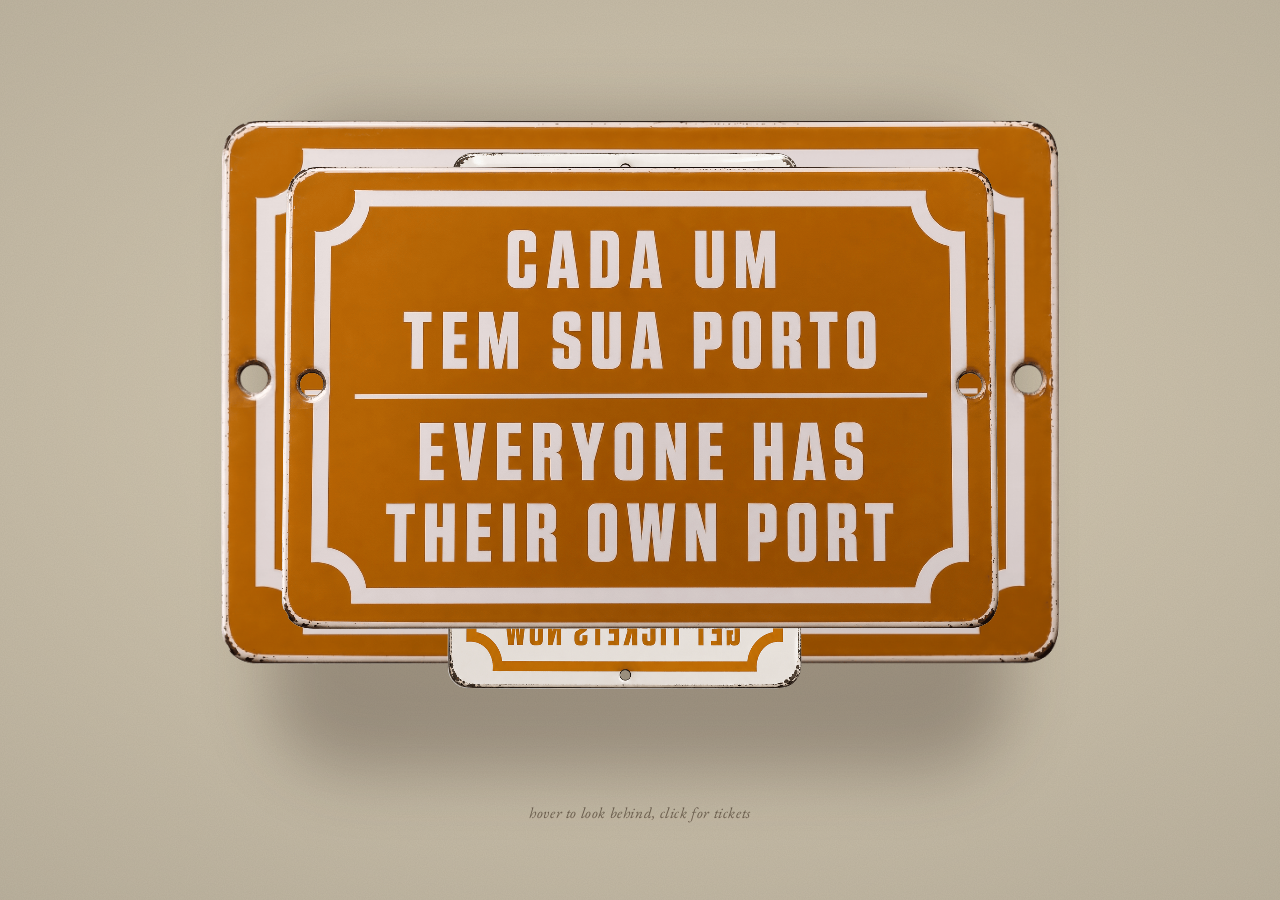
==== index.html @ c0e0646b "codex" ====
<!DOCTYPE html>
<html lang="en">
<head>
  <meta charset="UTF-8">
  <meta name="viewport" content="width=device-width, initial-scale=1, viewport-fit=cover">
  <meta name="description" content="Port-Pourri, a new musical play. Get tickets now.">
  <meta property="og:title" content="Port-Pourri">
  <meta property="og:description" content="A new musical play. Cada um tem sua porto.">
  <meta property="og:image" content="rear.png">
  <title>Port-Pourri</title>
  <link rel="preconnect" href="https://fonts.googleapis.com">
  <link rel="preconnect" href="https://fonts.gstatic.com" crossorigin>
  <link href="https://fonts.googleapis.com/css2?family=EB+Garamond:ital,wght@0,400;1,400;1,500&display=swap" rel="stylesheet">
  <link rel="stylesheet" href="styles.css">
</head>
<body>
  <main class="stage">
    <div class="scene">
      <div class="sign-shadow" aria-hidden="true"></div>
      <a class="sign-link" href="REPLACE_WITH_TICKET_URL" aria-label="Get tickets to Port-Pourri">
        <div class="sign-fallback" aria-hidden="true">
          <div class="sign-fallback-face sign-fallback-face--front">
            <img src="front.png" alt="" draggable="false">
          </div>
          <div class="sign-fallback-face sign-fallback-face--rear">
            <img src="rear.png" alt="" draggable="false">
          </div>
        </div>
        <div class="sign-canvas" aria-hidden="true"></div>
        <span class="sr-only">Cada um tem sua porto. Everyone has their own port. Rear reveals Port-Pourri ticket information rotated vertically.</span>
      </a>
    </div>
    <p class="hint" aria-hidden="true">
      <span class="hint-hover">hover to look behind, click for tickets</span>
      <span class="hint-touch">tap to look behind, tap again for tickets</span>
    </p>
  </main>
  <script src="vendor/three.min.js"></script>
  <script src="script.js"></script>
</body>
</html>
---- styles.css ----
:root {
  --bg: #d8cdb6;
  --ink: #2a231b;
  --ink-soft: #6a5d4d;
  --shadow: rgba(40, 28, 18, 0.28);
}

* {
  box-sizing: border-box;
  margin: 0;
  padding: 0;
}

html, body {
  height: 100%;
}

body {
  font-family: 'EB Garamond', Georgia, 'Times New Roman', serif;
  color: var(--ink);
  background: var(--bg);
  background-image:
    radial-gradient(ellipse 80% 70% at 50% 45%, transparent 0%, rgba(0, 0, 0, 0.18) 130%),
    url("data:image/svg+xml,%3Csvg viewBox='0 0 220 220' xmlns='http://www.w3.org/2000/svg'%3E%3Cfilter id='n'%3E%3CfeTurbulence type='fractalNoise' baseFrequency='0.9' numOctaves='2' stitchTiles='stitch'/%3E%3CfeColorMatrix values='0 0 0 0 0.16 0 0 0 0 0.13 0 0 0 0 0.10 0 0 0 0.10 0'/%3E%3C/filter%3E%3Crect width='100%25' height='100%25' filter='url(%23n)'/%3E%3C/svg%3E");
  background-size: cover, 220px 220px;
  background-attachment: fixed;
  overflow: hidden;
  -webkit-font-smoothing: antialiased;
  -moz-osx-font-smoothing: grayscale;
}

.stage {
  min-height: 100vh;
  min-height: 100dvh;
  display: flex;
  flex-direction: column;
  align-items: center;
  justify-content: center;
  padding: 1.5rem;
}

.scene {
  width: min(78vw, 880px);
  aspect-ratio: 3300 / 2550;
  perspective: 1800px;
  position: relative;
}

.sign-shadow {
  position: absolute;
  inset: 6% 8% -2%;
  background: var(--shadow);
  filter: blur(32px);
  z-index: 0;
  border-radius: 12%;
  transition: transform 1.1s cubic-bezier(0.22, 1, 0.36, 1),
              opacity 1.1s ease;
  pointer-events: none;
}

.sign-link {
  display: block;
  position: relative;
  width: 100%;
  height: 100%;
  text-decoration: none;
  cursor: pointer;
  -webkit-tap-highlight-color: transparent;
  outline: none;
  z-index: 1;
}

.sign-link:focus-visible {
  outline: 2px solid var(--ink);
  outline-offset: 24px;
  border-radius: 4px;
}

.sign-fallback,
.sign-canvas {
  position: absolute;
  inset: 0;
  width: 100%;
  height: 100%;
  border-radius: 5%;
  overflow: hidden;
}

.sign-fallback {
  transform-style: preserve-3d;
  transition: transform 1.1s cubic-bezier(0.22, 1, 0.36, 1);
}

.sign-fallback-face {
  position: absolute;
  inset: 0;
  backface-visibility: hidden;
  -webkit-backface-visibility: hidden;
}

.sign-fallback-face img {
  width: 100%;
  height: 100%;
  object-fit: contain;
  display: block;
  user-select: none;
  -webkit-user-drag: none;
}

.sign-fallback-face--rear {
  transform: rotateY(180deg);
}

.sign-fallback-face--rear img {
  position: absolute;
  top: 50%;
  left: 50%;
  width: calc(100% * 2550 / 3300);
  height: calc(100% * 3300 / 2550);
  object-fit: contain;
  transform: translate(-50%, -50%) rotate(90deg);
}

.sign-canvas {
  opacity: 0;
  pointer-events: none;
  background: center / contain no-repeat url("front.png");
}

.sign-canvas.has-three {
  opacity: 1;
  pointer-events: auto;
  background-image: none;
}

.sign-link.has-three-ready .sign-fallback {
  transition: opacity 220ms ease;
  opacity: 0.999;
}

.sign-canvas canvas {
  display: block;
  width: 100%;
  height: 100%;
}

.sr-only {
  position: absolute;
  width: 1px;
  height: 1px;
  padding: 0;
  margin: -1px;
  overflow: hidden;
  clip: rect(0, 0, 0, 0);
  white-space: nowrap;
  border: 0;
}

@media (hover: hover) {
  .sign-link:hover .sign-fallback,
  .sign-link:focus-visible .sign-fallback {
    transform: rotateY(180deg);
  }
  .scene:has(.sign-link:hover) .sign-shadow,
  .scene:has(.sign-link[data-revealed="true"]) .sign-shadow,
  .scene:has(.sign-link:focus-visible) .sign-shadow {
    transform: translateY(10px) scale(0.94);
    opacity: 0.65;
  }
  .hint-touch {
    display: none;
  }
}

@media (hover: none) {
  .sign-link[data-revealed="true"] .sign-fallback {
    transform: rotateY(180deg);
  }
  .scene:has(.sign-link[data-revealed="true"]) .sign-shadow {
    transform: translateY(10px) scale(0.94);
    opacity: 0.65;
  }
  .hint-hover {
    display: none;
  }
}

.hint {
  margin-top: clamp(2rem, 5vh, 3.5rem);
  font-size: clamp(0.82rem, 1.3vw, 0.95rem);
  font-style: italic;
  letter-spacing: 0.04em;
  color: var(--ink-soft);
  text-transform: lowercase;
  text-align: center;
  opacity: 0;
  animation: fade-in 1.4s 0.7s ease forwards;
}

@keyframes fade-in {
  to { opacity: 1; }
}

@media (prefers-reduced-motion: reduce) {
  .sign-shadow,
  .hint {
    transition: none;
    animation: none;
    opacity: 1;
  }
}

@media (max-width: 640px) {
  .scene {
    width: min(88vw, 600px);
  }
  .stage {
    padding: 1rem;
  }
}
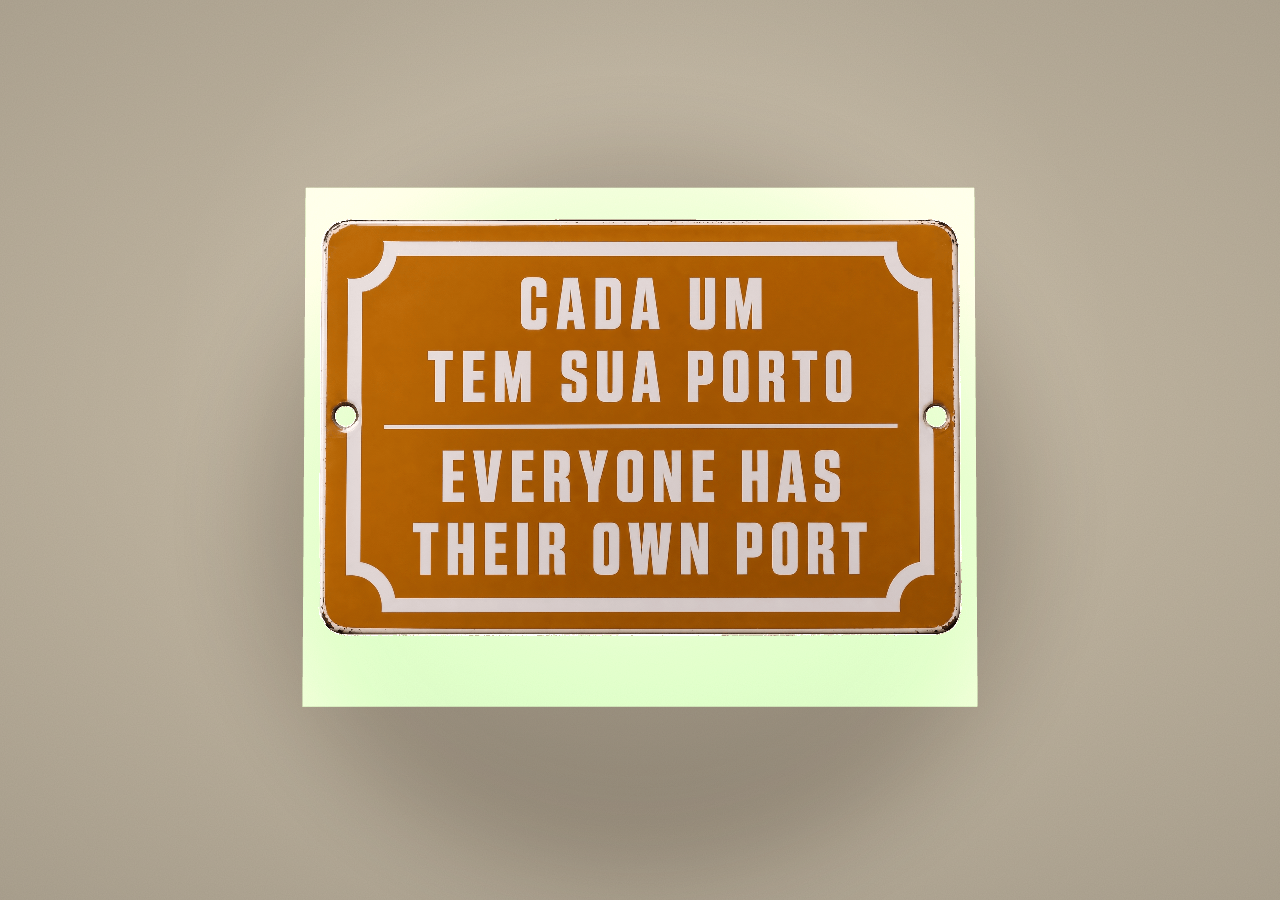
==== commit 5be07487: "added most" ====
--- a/index.html
+++ b/index.html
@@ -17,7 +17,8 @@
   <main class="stage">
     <div class="scene">
       <div class="sign-shadow" aria-hidden="true"></div>
-      <a class="sign-link" href="REPLACE_WITH_TICKET_URL" aria-label="Get tickets to Port-Pourri">
+      <div class="sign-glare" aria-hidden="true"></div>
+      <a class="sign-link" href="https://www.eventbrite.com/e/port-pourri-a-new-play-tickets-1988589855790?aff=oddtdtcreator" aria-label="Get tickets to Port-Pourri">
         <div class="sign-fallback" aria-hidden="true">
           <div class="sign-fallback-face sign-fallback-face--front">
             <img src="front.png" alt="" draggable="false">
@@ -30,10 +31,6 @@
         <span class="sr-only">Cada um tem sua porto. Everyone has their own port. Rear reveals Port-Pourri ticket information rotated vertically.</span>
       </a>
     </div>
-    <p class="hint" aria-hidden="true">
-      <span class="hint-hover">hover to look behind, click for tickets</span>
-      <span class="hint-touch">tap to look behind, tap again for tickets</span>
-    </p>
   </main>
   <script src="vendor/three.min.js"></script>
   <script src="script.js"></script>
--- a/styles.css
+++ b/styles.css
@@ -1,8 +1,8 @@
 :root {
-  --bg: #d8cdb6;
+  --bg: #cfc3ad;
   --ink: #2a231b;
   --ink-soft: #6a5d4d;
-  --shadow: rgba(40, 28, 18, 0.28);
+  --shadow: rgba(31, 20, 11, 0.48);
 }
 
 * {
@@ -20,9 +20,10 @@
   color: var(--ink);
   background: var(--bg);
   background-image:
-    radial-gradient(ellipse 80% 70% at 50% 45%, transparent 0%, rgba(0, 0, 0, 0.18) 130%),
+    radial-gradient(circle at 50% 42%, rgba(255, 246, 230, 0.42) 0%, rgba(255, 246, 230, 0.12) 26%, rgba(0, 0, 0, 0) 58%),
+    radial-gradient(ellipse 86% 74% at 50% 46%, transparent 0%, rgba(0, 0, 0, 0.24) 128%),
     url("data:image/svg+xml,%3Csvg viewBox='0 0 220 220' xmlns='http://www.w3.org/2000/svg'%3E%3Cfilter id='n'%3E%3CfeTurbulence type='fractalNoise' baseFrequency='0.9' numOctaves='2' stitchTiles='stitch'/%3E%3CfeColorMatrix values='0 0 0 0 0.16 0 0 0 0 0.13 0 0 0 0 0.10 0 0 0 0.10 0'/%3E%3C/filter%3E%3Crect width='100%25' height='100%25' filter='url(%23n)'/%3E%3C/svg%3E");
-  background-size: cover, 220px 220px;
+  background-size: cover, cover, 220px 220px;
   background-attachment: fixed;
   overflow: hidden;
   -webkit-font-smoothing: antialiased;
@@ -44,18 +45,41 @@
   aspect-ratio: 3300 / 2550;
   perspective: 1800px;
   position: relative;
+  opacity: 0;
+  transition: opacity 0.9s ease;
+  pointer-events: none;
+}
+
+.scene.is-visible {
+  opacity: 1;
+  pointer-events: auto;
 }
 
 .sign-shadow {
   position: absolute;
-  inset: 6% 8% -2%;
+  inset: 9% 10% -6%;
   background: var(--shadow);
-  filter: blur(32px);
+  filter: blur(44px);
   z-index: 0;
-  border-radius: 12%;
+  border-radius: 50%;
   transition: transform 1.1s cubic-bezier(0.22, 1, 0.36, 1),
               opacity 1.1s ease;
   pointer-events: none;
+}
+
+.sign-glare {
+  position: absolute;
+  inset: 5% 11% 10%;
+  z-index: 2;
+  pointer-events: none;
+  opacity: 0.38;
+  mix-blend-mode: screen;
+  filter: blur(10px);
+  background:
+    radial-gradient(ellipse at center, rgba(255, 255, 255, 0.55) 0%, rgba(255, 252, 244, 0.22) 24%, rgba(255, 255, 255, 0) 60%);
+  transform: translate(0, 0) rotate(-10deg) scale(0.92);
+  transition: transform 0.9s cubic-bezier(0.22, 1, 0.36, 1),
+              opacity 0.9s ease;
 }
 
 .sign-link {
@@ -67,7 +91,7 @@
   cursor: pointer;
   -webkit-tap-highlight-color: transparent;
   outline: none;
-  z-index: 1;
+  z-index: 3;
 }
 
 .sign-link:focus-visible {
@@ -83,10 +107,10 @@
   width: 100%;
   height: 100%;
   border-radius: 5%;
+}
+
+.sign-fallback {
   overflow: hidden;
-}
-
-.sign-fallback {
   transform-style: preserve-3d;
   transition: transform 1.1s cubic-bezier(0.22, 1, 0.36, 1);
 }
@@ -118,10 +142,11 @@
   width: calc(100% * 2550 / 3300);
   height: calc(100% * 3300 / 2550);
   object-fit: contain;
-  transform: translate(-50%, -50%) rotate(90deg);
+  transform: translate(-50%, -50%) rotate(-90deg);
 }
 
 .sign-canvas {
+  overflow: visible;
   opacity: 0;
   pointer-events: none;
   background: center / contain no-repeat url("front.png");
@@ -135,7 +160,8 @@
 
 .sign-link.has-three-ready .sign-fallback {
   transition: opacity 220ms ease;
-  opacity: 0.999;
+  opacity: 0;
+  pointer-events: none;
 }
 
 .sign-canvas canvas {
@@ -161,51 +187,18 @@
   .sign-link:focus-visible .sign-fallback {
     transform: rotateY(180deg);
   }
-  .scene:has(.sign-link:hover) .sign-shadow,
-  .scene:has(.sign-link[data-revealed="true"]) .sign-shadow,
-  .scene:has(.sign-link:focus-visible) .sign-shadow {
-    transform: translateY(10px) scale(0.94);
-    opacity: 0.65;
-  }
-  .hint-touch {
-    display: none;
-  }
 }
 
 @media (hover: none) {
   .sign-link[data-revealed="true"] .sign-fallback {
     transform: rotateY(180deg);
   }
-  .scene:has(.sign-link[data-revealed="true"]) .sign-shadow {
-    transform: translateY(10px) scale(0.94);
-    opacity: 0.65;
-  }
-  .hint-hover {
-    display: none;
-  }
-}
-
-.hint {
-  margin-top: clamp(2rem, 5vh, 3.5rem);
-  font-size: clamp(0.82rem, 1.3vw, 0.95rem);
-  font-style: italic;
-  letter-spacing: 0.04em;
-  color: var(--ink-soft);
-  text-transform: lowercase;
-  text-align: center;
-  opacity: 0;
-  animation: fade-in 1.4s 0.7s ease forwards;
-}
-
-@keyframes fade-in {
-  to { opacity: 1; }
 }
 
 @media (prefers-reduced-motion: reduce) {
   .sign-shadow,
-  .hint {
+  .sign-glare {
     transition: none;
-    animation: none;
     opacity: 1;
   }
 }
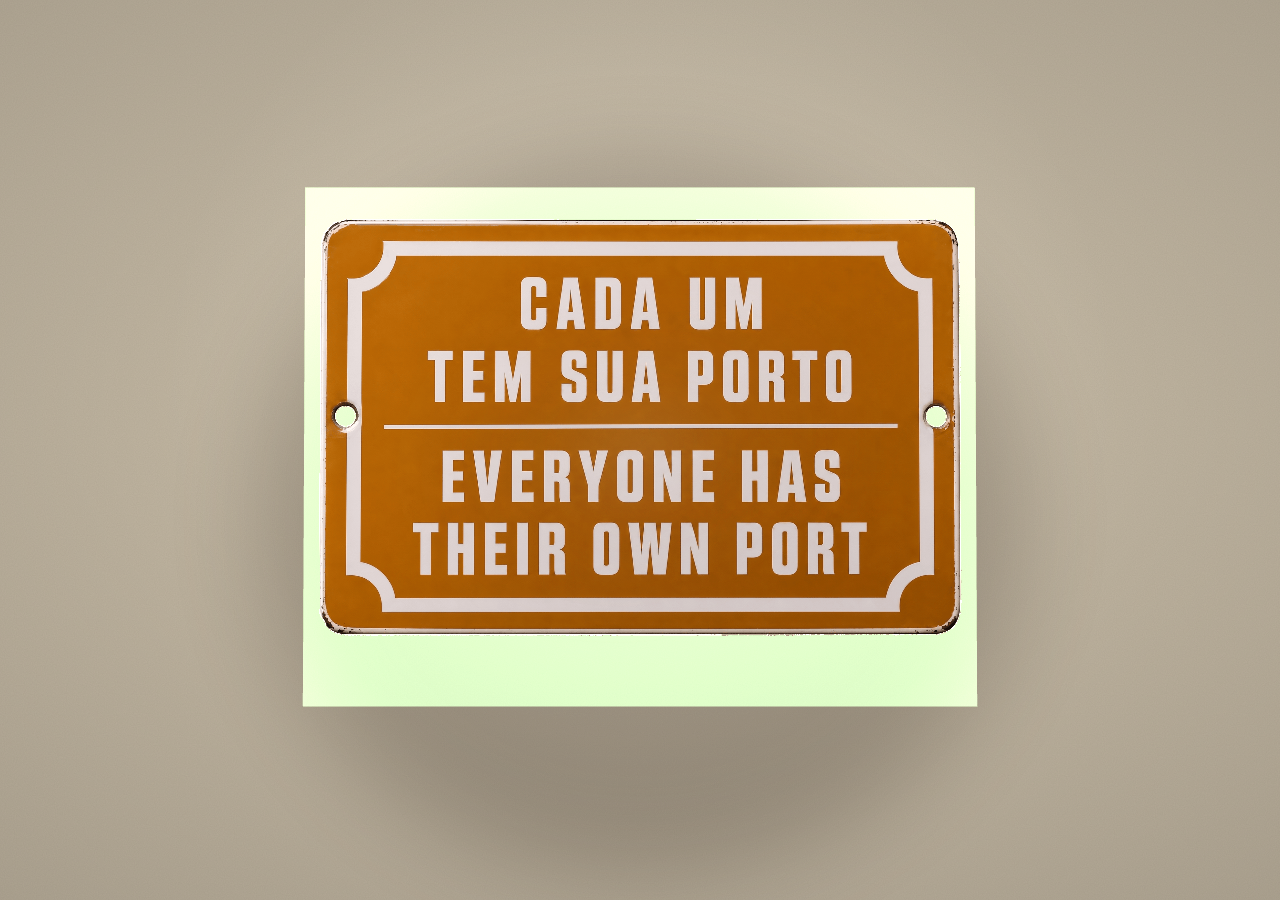
==== commit 2e902f18: "bruh" ====
--- a/index.html
+++ b/index.html
@@ -17,8 +17,8 @@
   <main class="stage">
     <div class="scene">
       <div class="sign-shadow" aria-hidden="true"></div>
-      <div class="sign-glare" aria-hidden="true"></div>
       <a class="sign-link" href="https://www.eventbrite.com/e/port-pourri-a-new-play-tickets-1988589855790?aff=oddtdtcreator" aria-label="Get tickets to Port-Pourri">
+        <div class="sign-glare" aria-hidden="true"></div>
         <div class="sign-fallback" aria-hidden="true">
           <div class="sign-fallback-face sign-fallback-face--front">
             <img src="front.png" alt="" draggable="false">
--- a/styles.css
+++ b/styles.css
@@ -69,15 +69,16 @@
 
 .sign-glare {
   position: absolute;
-  inset: 5% 11% 10%;
+  inset: 0;
   z-index: 2;
   pointer-events: none;
-  opacity: 0.38;
-  mix-blend-mode: screen;
-  filter: blur(10px);
+  overflow: hidden;
+  border-radius: 5%;
+  opacity: 0.24;
+  filter: blur(12px);
   background:
-    radial-gradient(ellipse at center, rgba(255, 255, 255, 0.55) 0%, rgba(255, 252, 244, 0.22) 24%, rgba(255, 255, 255, 0) 60%);
-  transform: translate(0, 0) rotate(-10deg) scale(0.92);
+    radial-gradient(ellipse at center, rgba(255, 255, 255, 0.46) 0%, rgba(255, 248, 235, 0.14) 22%, rgba(255, 255, 255, 0) 58%);
+  transform: translate(0, 0) rotate(-10deg) scale(0.74);
   transition: transform 0.9s cubic-bezier(0.22, 1, 0.36, 1),
               opacity 0.9s ease;
 }
@@ -91,6 +92,7 @@
   cursor: pointer;
   -webkit-tap-highlight-color: transparent;
   outline: none;
+  overflow: visible;
   z-index: 3;
 }
 
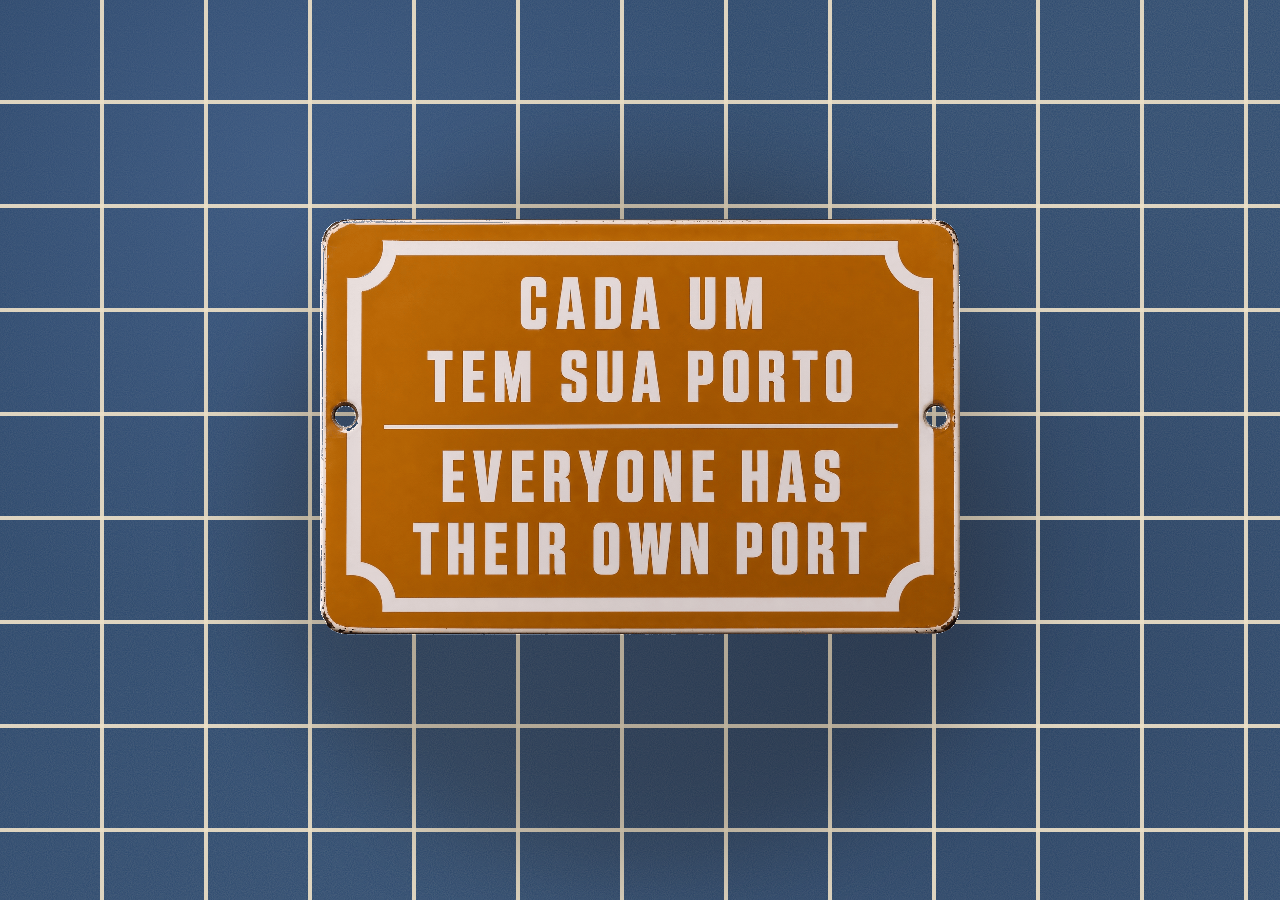
==== commit f89deb71: "fixed" ====
--- a/index.html
+++ b/index.html
@@ -18,7 +18,6 @@
     <div class="scene">
       <div class="sign-shadow" aria-hidden="true"></div>
       <a class="sign-link" href="https://www.eventbrite.com/e/port-pourri-a-new-play-tickets-1988589855790?aff=oddtdtcreator" aria-label="Get tickets to Port-Pourri">
-        <div class="sign-glare" aria-hidden="true"></div>
         <div class="sign-fallback" aria-hidden="true">
           <div class="sign-fallback-face sign-fallback-face--front">
             <img src="front.png" alt="" draggable="false">
--- a/styles.css
+++ b/styles.css
@@ -1,8 +1,10 @@
 :root {
-  --bg: #cfc3ad;
+  --bg: #25456d;
   --ink: #2a231b;
   --ink-soft: #6a5d4d;
   --shadow: rgba(31, 20, 11, 0.48);
+  --tile-line: rgba(236, 223, 198, 0.92);
+  --tile-shade: rgba(10, 22, 42, 0.18);
 }
 
 * {
@@ -20,10 +22,23 @@
   color: var(--ink);
   background: var(--bg);
   background-image:
-    radial-gradient(circle at 50% 42%, rgba(255, 246, 230, 0.42) 0%, rgba(255, 246, 230, 0.12) 26%, rgba(0, 0, 0, 0) 58%),
-    radial-gradient(ellipse 86% 74% at 50% 46%, transparent 0%, rgba(0, 0, 0, 0.24) 128%),
-    url("data:image/svg+xml,%3Csvg viewBox='0 0 220 220' xmlns='http://www.w3.org/2000/svg'%3E%3Cfilter id='n'%3E%3CfeTurbulence type='fractalNoise' baseFrequency='0.9' numOctaves='2' stitchTiles='stitch'/%3E%3CfeColorMatrix values='0 0 0 0 0.16 0 0 0 0 0.13 0 0 0 0 0.10 0 0 0 0.10 0'/%3E%3C/filter%3E%3Crect width='100%25' height='100%25' filter='url(%23n)'/%3E%3C/svg%3E");
-  background-size: cover, cover, 220px 220px;
+    linear-gradient(rgba(255, 255, 255, 0.02), rgba(255, 255, 255, 0.02)),
+    linear-gradient(90deg, transparent 0 calc(100% - 4px), var(--tile-line) calc(100% - 4px) 100%),
+    linear-gradient(transparent 0 calc(100% - 4px), var(--tile-line) calc(100% - 4px) 100%),
+    radial-gradient(circle at 22% 18%, rgba(88, 122, 175, 0.28), transparent 38%),
+    radial-gradient(circle at 74% 68%, rgba(18, 28, 52, 0.28), transparent 44%),
+    linear-gradient(135deg, rgba(18, 44, 81, 0.25), transparent 55%),
+    url("data:image/svg+xml,%3Csvg viewBox='0 0 220 220' xmlns='http://www.w3.org/2000/svg'%3E%3Cfilter id='n'%3E%3CfeTurbulence type='fractalNoise' baseFrequency='0.95' numOctaves='2' stitchTiles='stitch'/%3E%3CfeColorMatrix values='0 0 0 0 0.76 0 0 0 0 0.69 0 0 0 0 0.56 0 0 0 0.18 0'/%3E%3C/filter%3E%3Crect width='100%25' height='100%25' filter='url(%23n)'/%3E%3C/svg%3E"),
+    url("data:image/svg+xml,%3Csvg viewBox='0 0 120 120' xmlns='http://www.w3.org/2000/svg'%3E%3Cfilter id='n'%3E%3CfeTurbulence type='fractalNoise' baseFrequency='0.85' numOctaves='3' stitchTiles='stitch'/%3E%3CfeColorMatrix values='0 0 0 0 0.04 0 0 0 0 0.07 0 0 0 0 0.12 0 0 0 0.22 0'/%3E%3C/filter%3E%3Crect width='100%25' height='100%25' filter='url(%23n)'/%3E%3C/svg%3E");
+  background-size:
+    cover,
+    104px 104px,
+    104px 104px,
+    cover,
+    cover,
+    cover,
+    220px 220px,
+    120px 120px;
   background-attachment: fixed;
   overflow: hidden;
   -webkit-font-smoothing: antialiased;
@@ -67,22 +82,6 @@
   pointer-events: none;
 }
 
-.sign-glare {
-  position: absolute;
-  inset: 0;
-  z-index: 2;
-  pointer-events: none;
-  overflow: hidden;
-  border-radius: 5%;
-  opacity: 0.24;
-  filter: blur(12px);
-  background:
-    radial-gradient(ellipse at center, rgba(255, 255, 255, 0.46) 0%, rgba(255, 248, 235, 0.14) 22%, rgba(255, 255, 255, 0) 58%);
-  transform: translate(0, 0) rotate(-10deg) scale(0.74);
-  transition: transform 0.9s cubic-bezier(0.22, 1, 0.36, 1),
-              opacity 0.9s ease;
-}
-
 .sign-link {
   display: block;
   position: relative;
@@ -151,18 +150,19 @@
   overflow: visible;
   opacity: 0;
   pointer-events: none;
-  background: center / contain no-repeat url("front.png");
+  background: none;
 }
 
 .sign-canvas.has-three {
   opacity: 1;
   pointer-events: auto;
-  background-image: none;
+  background: none;
 }
 
 .sign-link.has-three-ready .sign-fallback {
   transition: opacity 220ms ease;
   opacity: 0;
+  visibility: hidden;
   pointer-events: none;
 }
 
@@ -198,8 +198,7 @@
 }
 
 @media (prefers-reduced-motion: reduce) {
-  .sign-shadow,
-  .sign-glare {
+  .sign-shadow {
     transition: none;
     opacity: 1;
   }
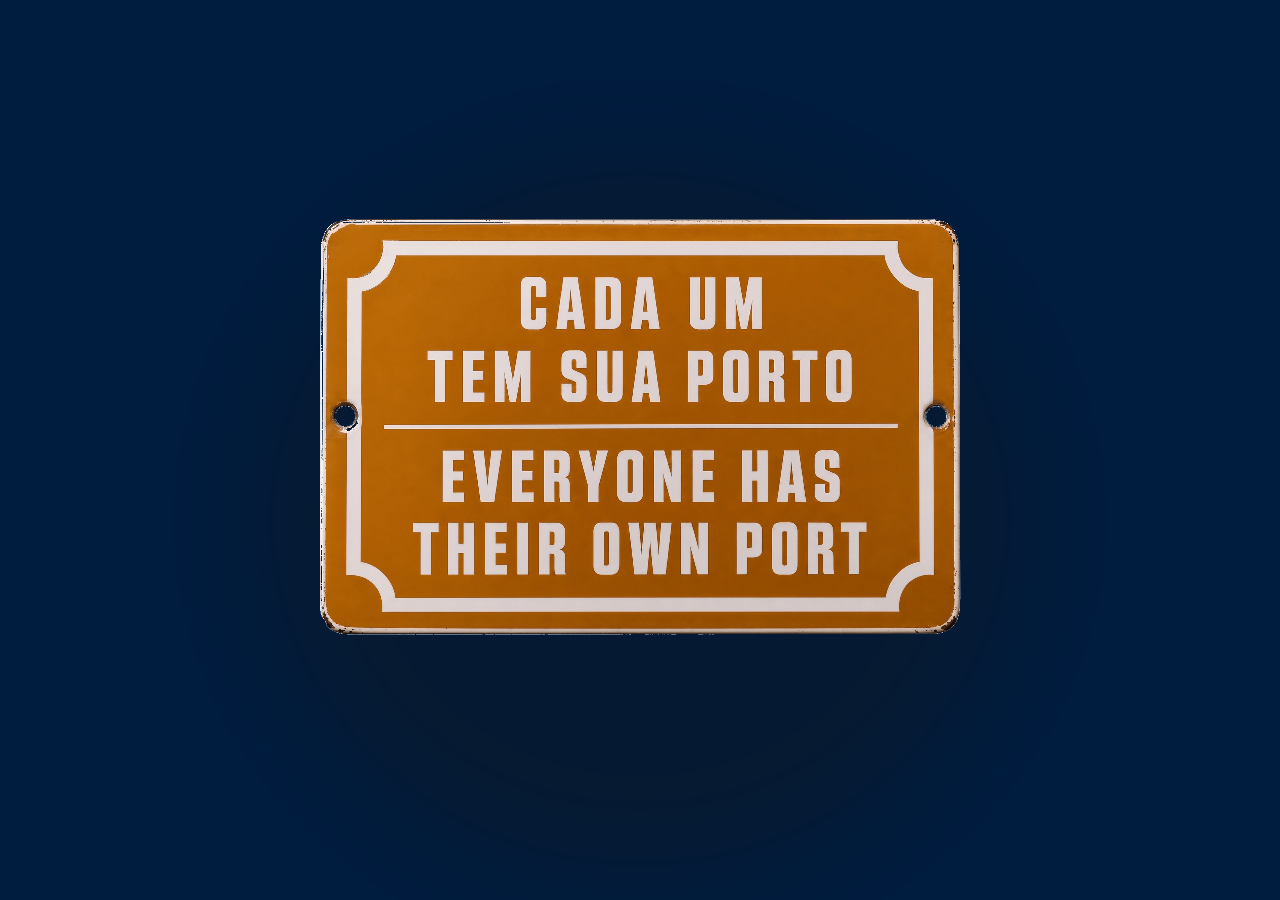
==== commit fb3cd671: "Update index.html" ====
--- a/index.html
+++ b/index.html
@@ -6,7 +6,7 @@
   <meta name="description" content="Port-Pourri, a new musical play. Get tickets now.">
   <meta property="og:title" content="Port-Pourri">
   <meta property="og:description" content="A new musical play. Cada um tem sua porto.">
-  <meta property="og:image" content="rear.png">
+  <meta property="og:image" content="front.png">
   <title>Port-Pourri</title>
   <link rel="preconnect" href="https://fonts.googleapis.com">
   <link rel="preconnect" href="https://fonts.gstatic.com" crossorigin>
--- a/styles.css
+++ b/styles.css
@@ -1,10 +1,8 @@
 :root {
-  --bg: #25456d;
+  --bg: #001c3e;
   --ink: #2a231b;
   --ink-soft: #6a5d4d;
   --shadow: rgba(31, 20, 11, 0.48);
-  --tile-line: rgba(236, 223, 198, 0.92);
-  --tile-shade: rgba(10, 22, 42, 0.18);
 }
 
 * {
@@ -21,24 +19,7 @@
   font-family: 'EB Garamond', Georgia, 'Times New Roman', serif;
   color: var(--ink);
   background: var(--bg);
-  background-image:
-    linear-gradient(rgba(255, 255, 255, 0.02), rgba(255, 255, 255, 0.02)),
-    linear-gradient(90deg, transparent 0 calc(100% - 4px), var(--tile-line) calc(100% - 4px) 100%),
-    linear-gradient(transparent 0 calc(100% - 4px), var(--tile-line) calc(100% - 4px) 100%),
-    radial-gradient(circle at 22% 18%, rgba(88, 122, 175, 0.28), transparent 38%),
-    radial-gradient(circle at 74% 68%, rgba(18, 28, 52, 0.28), transparent 44%),
-    linear-gradient(135deg, rgba(18, 44, 81, 0.25), transparent 55%),
-    url("data:image/svg+xml,%3Csvg viewBox='0 0 220 220' xmlns='http://www.w3.org/2000/svg'%3E%3Cfilter id='n'%3E%3CfeTurbulence type='fractalNoise' baseFrequency='0.95' numOctaves='2' stitchTiles='stitch'/%3E%3CfeColorMatrix values='0 0 0 0 0.76 0 0 0 0 0.69 0 0 0 0 0.56 0 0 0 0.18 0'/%3E%3C/filter%3E%3Crect width='100%25' height='100%25' filter='url(%23n)'/%3E%3C/svg%3E"),
-    url("data:image/svg+xml,%3Csvg viewBox='0 0 120 120' xmlns='http://www.w3.org/2000/svg'%3E%3Cfilter id='n'%3E%3CfeTurbulence type='fractalNoise' baseFrequency='0.85' numOctaves='3' stitchTiles='stitch'/%3E%3CfeColorMatrix values='0 0 0 0 0.04 0 0 0 0 0.07 0 0 0 0 0.12 0 0 0 0.22 0'/%3E%3C/filter%3E%3Crect width='100%25' height='100%25' filter='url(%23n)'/%3E%3C/svg%3E");
-  background-size:
-    cover,
-    104px 104px,
-    104px 104px,
-    cover,
-    cover,
-    cover,
-    220px 220px,
-    120px 120px;
+  background-image: none;
   background-attachment: fixed;
   overflow: hidden;
   -webkit-font-smoothing: antialiased;
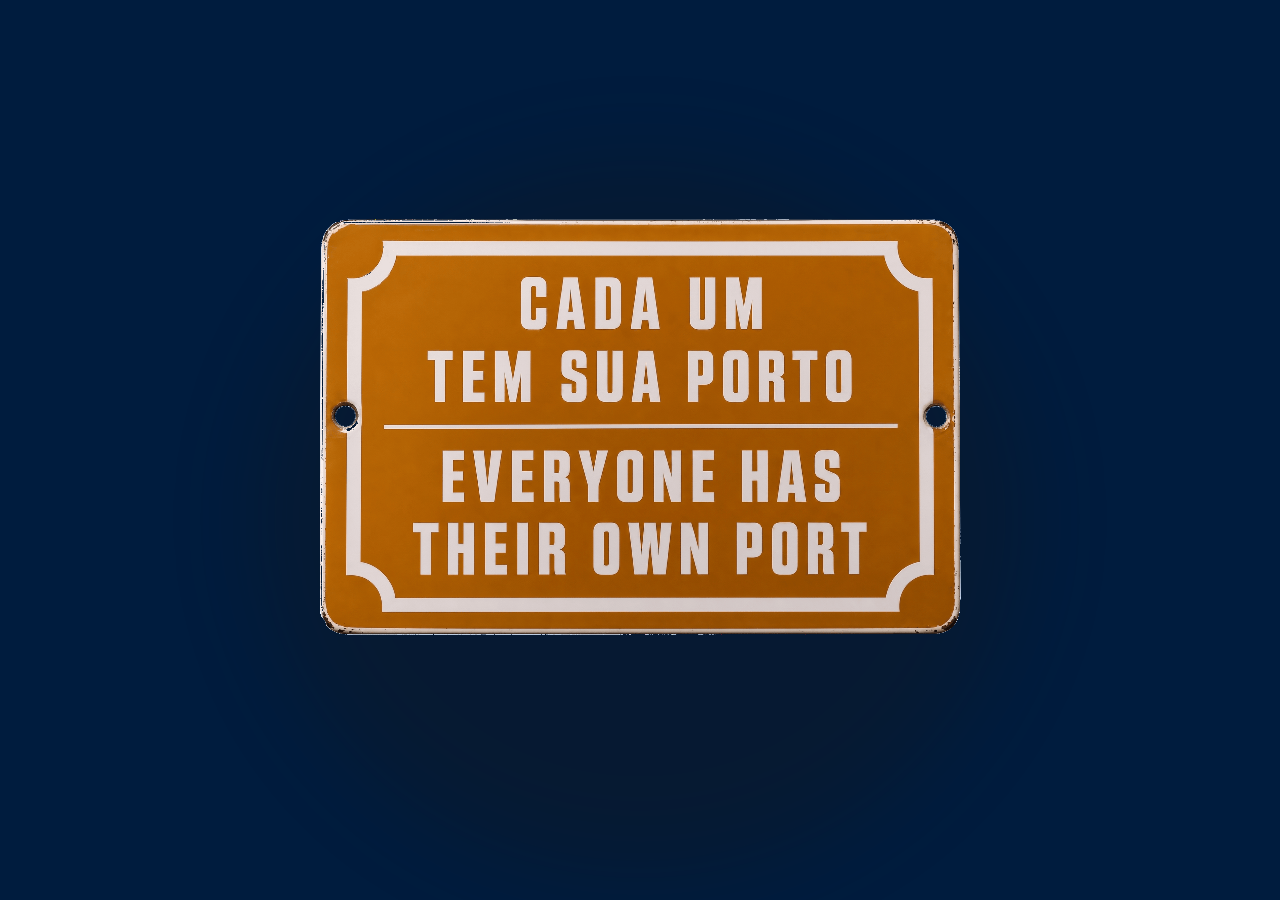
==== commit 37591659: "added info" ====
--- a/index.html
+++ b/index.html
@@ -23,11 +23,11 @@
             <img src="front.png" alt="" draggable="false">
           </div>
           <div class="sign-fallback-face sign-fallback-face--rear">
-            <img src="rear.png" alt="" draggable="false">
+            <img src="rear-2.png" alt="" draggable="false">
           </div>
         </div>
         <div class="sign-canvas" aria-hidden="true"></div>
-        <span class="sr-only">Cada um tem sua porto. Everyone has their own port. Rear reveals Port-Pourri ticket information rotated vertically.</span>
+        <span class="sr-only">Cada um tem sua porto. Everyone has their own port. Rear reveals an enter the port message rotated vertically.</span>
       </a>
     </div>
   </main>
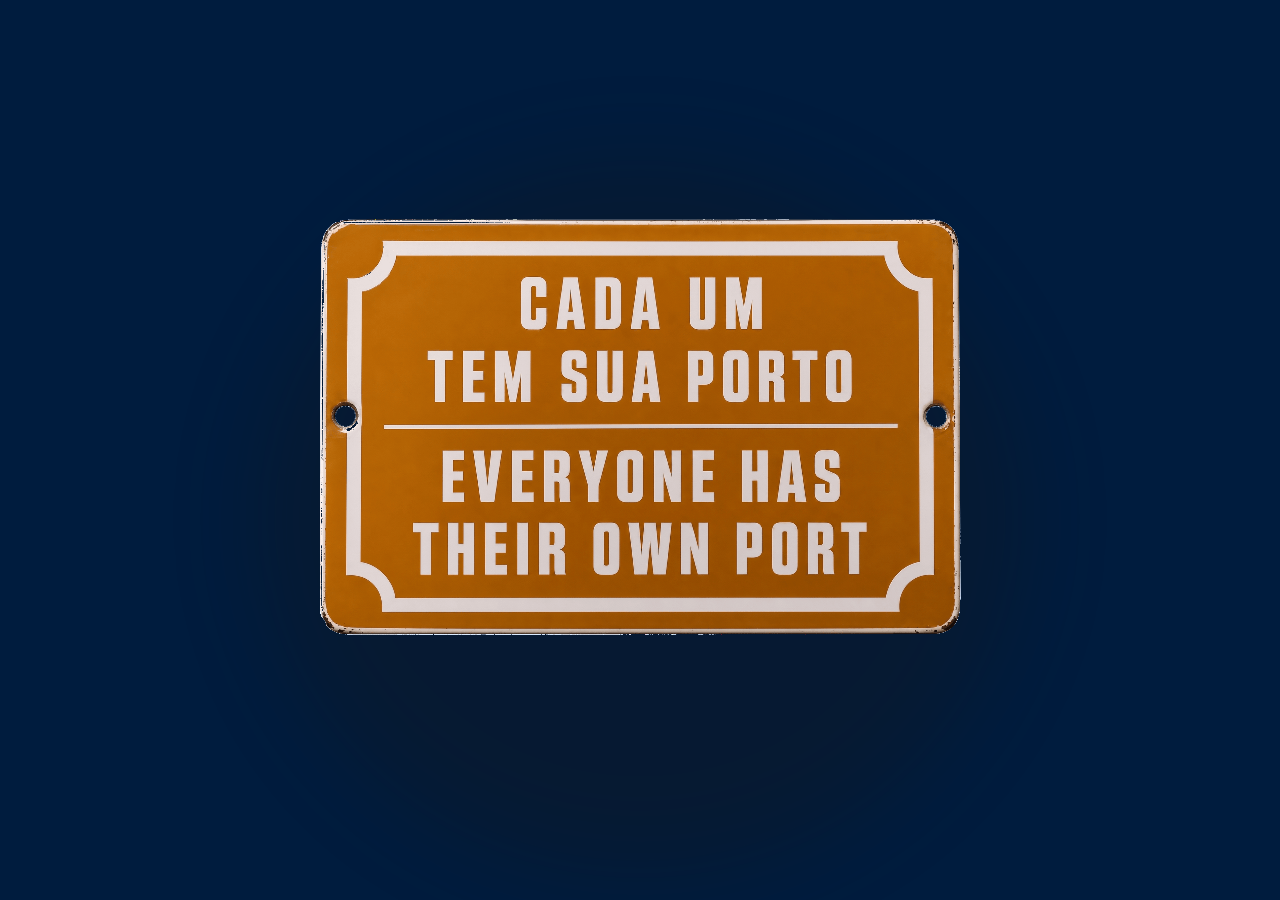
==== commit 436a4ae3: "meow" ====
--- a/index.html
+++ b/index.html
@@ -17,7 +17,7 @@
   <main class="stage">
     <div class="scene">
       <div class="sign-shadow" aria-hidden="true"></div>
-      <a class="sign-link" href="https://www.eventbrite.com/e/port-pourri-a-new-play-tickets-1988589855790?aff=oddtdtcreator" aria-label="Get tickets to Port-Pourri">
+      <a class="sign-link" href="info/" aria-label="Enter the Port-Pourri experience">
         <div class="sign-fallback" aria-hidden="true">
           <div class="sign-fallback-face sign-fallback-face--front">
             <img src="front.png" alt="" draggable="false">
@@ -27,7 +27,7 @@
           </div>
         </div>
         <div class="sign-canvas" aria-hidden="true"></div>
-        <span class="sr-only">Cada um tem sua porto. Everyone has their own port. Rear reveals an enter the port message rotated vertically.</span>
+        <span class="sr-only">Cada um tem sua porto. Everyone has their own port. Open the Port-Pourri information experience.</span>
       </a>
     </div>
   </main>
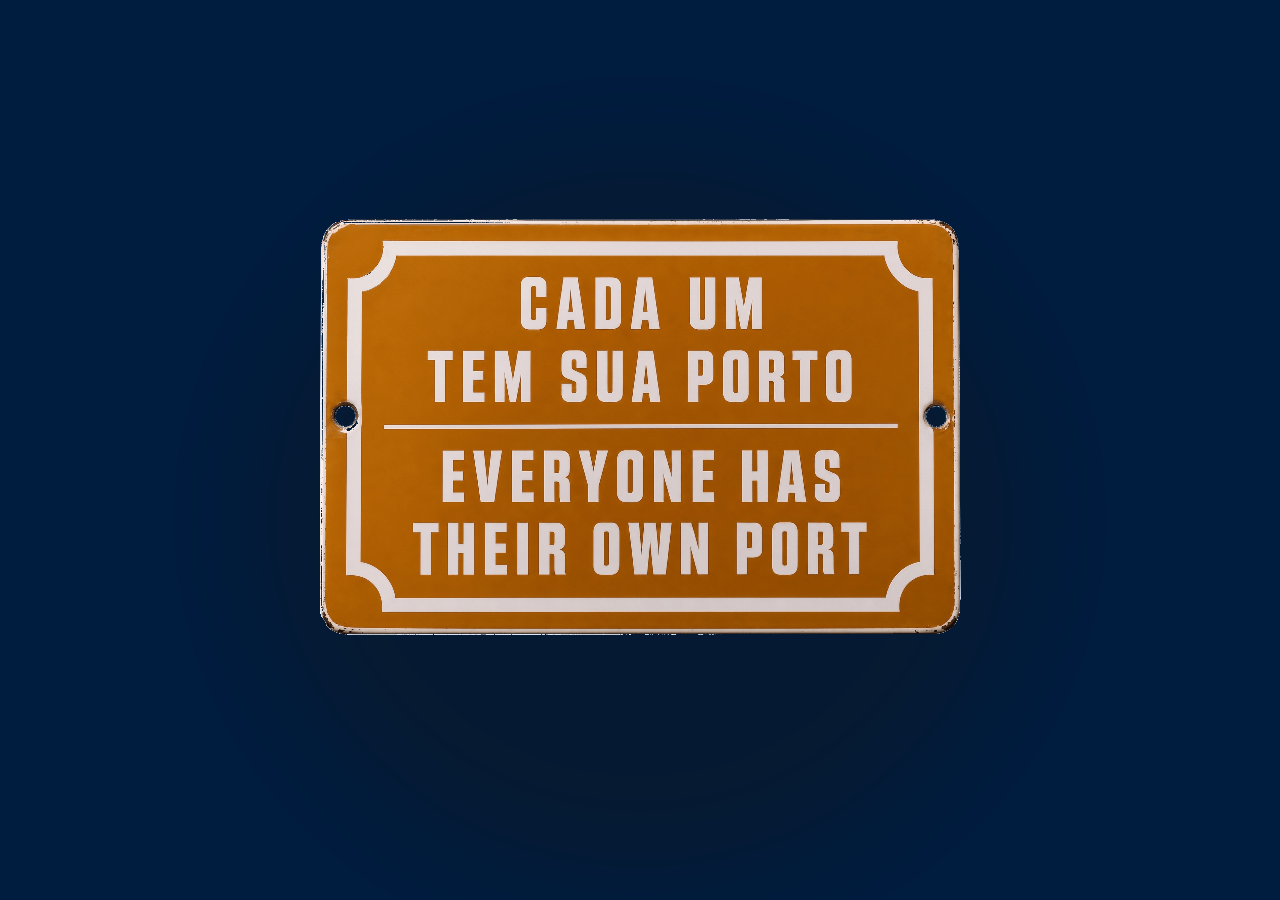
==== commit 21b9e3da: "Added countdown" ====
--- a/index.html
+++ b/index.html
@@ -3,15 +3,55 @@
 <head>
   <meta charset="UTF-8">
   <meta name="viewport" content="width=device-width, initial-scale=1, viewport-fit=cover">
-  <meta name="description" content="Port-Pourri, a new musical play. Get tickets now.">
+  <meta name="description" content="Port-Pourri is an immersive new play with music at Stanford, May 29 to 31, 2026. Enter the world, get show details, join the mailing list, and reserve tickets.">
+  <meta name="robots" content="index,follow,max-image-preview:large,max-snippet:-1,max-video-preview:-1">
+  <meta name="theme-color" content="#0a1426">
+  <link rel="canonical" href="https://port.sebastian.blue/">
+  <meta property="og:site_name" content="Port-Pourri">
+  <meta property="og:type" content="website">
   <meta property="og:title" content="Port-Pourri">
-  <meta property="og:description" content="A new musical play. Cada um tem sua porto.">
-  <meta property="og:image" content="front.png">
+  <meta property="og:description" content="An immersive new play with music at Stanford. Enter the port, get show details, and reserve tickets.">
+  <meta property="og:url" content="https://port.sebastian.blue/">
+  <meta property="og:image" content="https://port.sebastian.blue/front.png">
+  <meta property="og:image:alt" content="Port-Pourri sign artwork">
+  <meta name="twitter:card" content="summary_large_image">
+  <meta name="twitter:title" content="Port-Pourri">
+  <meta name="twitter:description" content="An immersive new play with music at Stanford. Enter the port, get show details, and reserve tickets.">
+  <meta name="twitter:image" content="https://port.sebastian.blue/front.png">
   <title>Port-Pourri</title>
   <link rel="preconnect" href="https://fonts.googleapis.com">
   <link rel="preconnect" href="https://fonts.gstatic.com" crossorigin>
   <link href="https://fonts.googleapis.com/css2?family=EB+Garamond:ital,wght@0,400;1,400;1,500&display=swap" rel="stylesheet">
   <link rel="stylesheet" href="styles.css">
+  <script type="application/ld+json">
+    {
+      "@context": "https://schema.org",
+      "@graph": [
+        {
+          "@type": "WebSite",
+          "@id": "https://port.sebastian.blue/#website",
+          "url": "https://port.sebastian.blue/",
+          "name": "Port-Pourri",
+          "description": "Port-Pourri is an immersive new play with music at Stanford.",
+          "inLanguage": "en-US"
+        },
+        {
+          "@type": "WebPage",
+          "@id": "https://port.sebastian.blue/#webpage",
+          "url": "https://port.sebastian.blue/",
+          "name": "Port-Pourri",
+          "isPartOf": {
+            "@id": "https://port.sebastian.blue/#website"
+          },
+          "primaryImageOfPage": {
+            "@type": "ImageObject",
+            "url": "https://port.sebastian.blue/front.png"
+          },
+          "description": "Enter the world of Port-Pourri, get show details, and reserve tickets."
+        }
+      ]
+    }
+  </script>
 </head>
 <body>
   <main class="stage">
